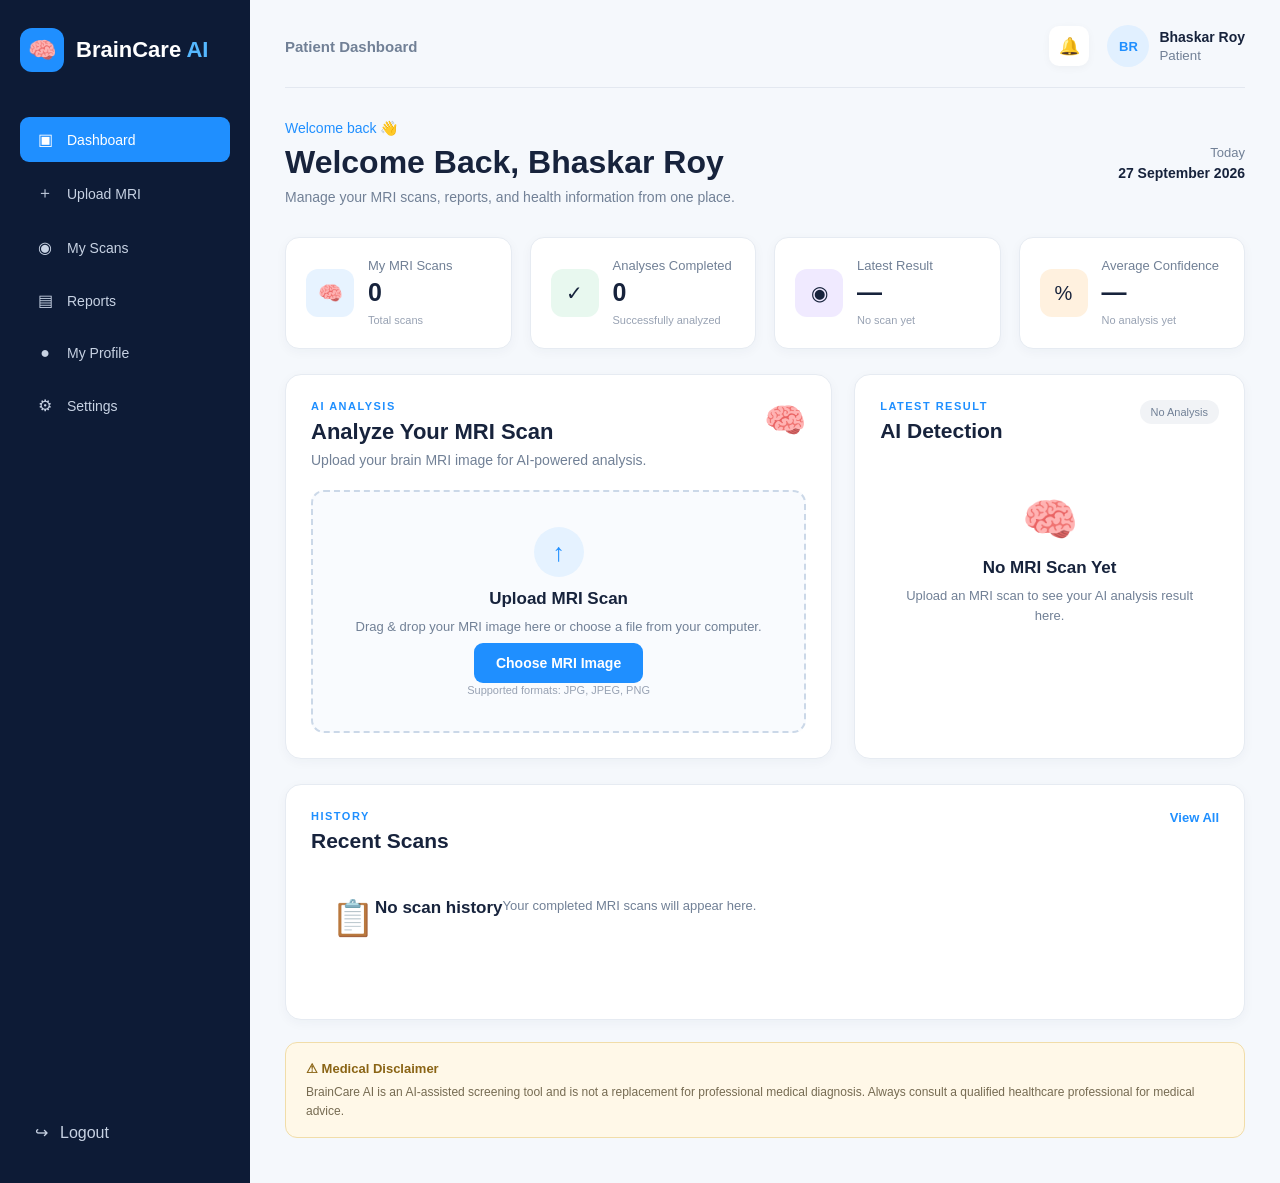
==== frontend/dashboard.html @ 5fdd2c76 "Initial BrainCare AI project" ====
<!DOCTYPE html>
<html lang="en">

<head>

    <meta charset="UTF-8">

    <meta name="viewport"
          content="width=device-width, initial-scale=1.0">

    <title>Dashboard | BrainCare AI</title>

    <link rel="stylesheet" href="css/dashboard.css">

</head>


<body>


<div class="dashboard-container">


    <!-- =========================================
         SIDEBAR
    ========================================== -->

    <aside class="sidebar">


        <!-- Logo -->

        <div class="dashboard-brand">

            <div class="dashboard-logo">
                🧠
            </div>

            <span>
                BrainCare <strong>AI</strong>
            </span>

        </div>


        <!-- =========================================
             NAVIGATION
        ========================================== -->

        <nav class="sidebar-nav">


            <!-- Dashboard -->

            <a href="dashboard.html" class="active">

                <span>▣</span>

                Dashboard

            </a>


            <!-- Upload MRI -->

            <a href="upload.html">

                <span>＋</span>

                Upload MRI

            </a>


            <!-- My Scans -->

            <a href="scans.html">

                <span>◉</span>

                My Scans

            </a>


            <!-- Reports -->

            <a href="reports.html">

                <span>▤</span>

                Reports

            </a>


            <!-- My Profile -->

            <a href="profile.html">

                <span>●</span>

                My Profile

            </a>


            <!-- Settings -->

            <a href="settings.html">

                <span>⚙</span>

                Settings

            </a>


        </nav>


        <!-- =========================================
             LOGOUT
        ========================================== -->

        <div class="sidebar-bottom">


            <a href="index.html">

                <span>↪</span>

                Logout

            </a>


        </div>


    </aside>



    <!-- =========================================
         MAIN CONTENT
    ========================================== -->

    <main class="dashboard-main">


        <!-- =========================================
             TOP BAR
        ========================================== -->

        <header class="dashboard-topbar">


            <div>

                <p class="dashboard-page-label">
                    Patient Dashboard
                </p>

            </div>


            <div class="topbar-right">


                <button
                    class="notification-btn"
                    type="button">

                    🔔

                </button>


                <div class="patient-mini-profile">


                    <div class="patient-avatar">
                        BR
                    </div>


                    <div>

                        <strong>
                            Bhaskar Roy
                        </strong>

                        <small>
                            Patient
                        </small>

                    </div>


                </div>


            </div>


        </header>



        <!-- =========================================
             WELCOME
        ========================================== -->

        <section class="welcome-section">


            <div>


                <p class="welcome-small">
                    Welcome back 👋
                </p>


                <h1>

                    Welcome Back,

                    <span>
                        Bhaskar Roy
                    </span>

                </h1>


                <p>

                    Manage your MRI scans, reports,
                    and health information from one place.

                </p>


            </div>


            <div class="dashboard-date">


                <span>
                    Today
                </span>


                <strong>
                    27 September 2026
                </strong>


            </div>


        </section>



        <!-- =========================================
             SUMMARY CARDS
        ========================================== -->

        <section class="summary-grid">


            <!-- =================================
                 MRI SCANS
            ================================== -->

            <div class="summary-card">


                <div class="summary-icon blue">
                    🧠
                </div>


                <div>


                    <p>
                        My MRI Scans
                    </p>


                    <h2>
                        0
                    </h2>


                    <small>
                        Total scans
                    </small>


                </div>


            </div>



            <!-- =================================
                 ANALYSES
            ================================== -->

            <div class="summary-card">


                <div class="summary-icon green">
                    ✓
                </div>


                <div>


                    <p>
                        Analyses Completed
                    </p>


                    <h2>
                        0
                    </h2>


                    <small>
                        Successfully analyzed
                    </small>


                </div>


            </div>



            <!-- =================================
                 LATEST RESULT
            ================================== -->

            <div class="summary-card">


                <div class="summary-icon purple">
                    ◉
                </div>


                <div>


                    <p>
                        Latest Result
                    </p>


                    <h2>
                        —
                    </h2>


                    <small>
                        No scan yet
                    </small>


                </div>


            </div>



            <!-- =================================
                 CONFIDENCE
            ================================== -->

            <div class="summary-card">


                <div class="summary-icon orange">
                    %
                </div>


                <div>


                    <p>
                        Average Confidence
                    </p>


                    <h2>
                        —
                    </h2>


                    <small>
                        No analysis yet
                    </small>


                </div>


            </div>


        </section>



        <!-- =========================================
             MAIN DASHBOARD GRID
        ========================================== -->

        <section class="dashboard-grid">


            <!-- =================================
                 UPLOAD MRI CARD
            ================================== -->

            <div class="upload-card">


                <div class="upload-header">


                    <div>


                        <span class="section-label">
                            AI ANALYSIS
                        </span>


                        <h2>
                            Analyze Your MRI Scan
                        </h2>


                        <p>
                            Upload your brain MRI image
                            for AI-powered analysis.
                        </p>


                    </div>


                    <div class="upload-icon">
                        🧠
                    </div>


                </div>



                <div class="upload-area">


                    <div class="upload-cloud">
                        ↑
                    </div>


                    <h3>
                        Upload MRI Scan
                    </h3>


                    <p>
                        Drag & drop your MRI image here
                        or choose a file from your computer.
                    </p>


                    <!-- FIXED NAVIGATION -->

                    <a
                        href="upload.html"
                        class="upload-btn">

                        Choose MRI Image

                    </a>


                    <small>
                        Supported formats: JPG, JPEG, PNG
                    </small>


                </div>


            </div>



            <!-- =================================
                 LATEST RESULT
            ================================== -->

            <div class="latest-result-card">


                <div class="card-header">


                    <div>


                        <span class="section-label">
                            LATEST RESULT
                        </span>


                        <h2>
                            AI Detection
                        </h2>


                    </div>


                    <span class="status-badge">
                        No Result
                    </span>


                </div>



                <div class="no-result">


                    <div class="no-result-icon">
                        🧠
                    </div>


                    <h3>
                        No MRI Scan Yet
                    </h3>


                    <p>
                        Upload an MRI scan to see
                        your AI analysis result here.
                    </p>


                </div>


            </div>


        </section>



        <!-- =========================================
             RECENT SCANS
        ========================================== -->

        <section class="recent-scans-card">


            <div class="card-header">


                <div>


                    <span class="section-label">
                        HISTORY
                    </span>


                    <h2>
                        Recent Scans
                    </h2>


                </div>


                <!-- FIXED VIEW ALL -->

                <a href="scans.html">
                    View All
                </a>


            </div>



            <div class="empty-history">


                <div>
                    📋
                </div>


                <h3>
                    No scan history
                </h3>


                <p>
                    Your completed MRI scans will
                    appear here.
                </p>


            </div>


        </section>



        <!-- =========================================
             MEDICAL DISCLAIMER
        ========================================== -->

        <div class="medical-disclaimer">


            <strong>
                ⚠ Medical Disclaimer
            </strong>


            <p>

                BrainCare AI is an AI-assisted screening
                tool and is not a replacement for professional
                medical diagnosis. Always consult a qualified
                healthcare professional for medical advice.

            </p>


        </div>


    </main>


</div>



<!-- =========================================
     DASHBOARD JAVASCRIPT
========================================== -->

<script src="js/navigation.js"></script>
<script src="js/dashboard.js"></script>


</body>

</html>
---- frontend/css/dashboard.css ----
/* =========================================
   BRAINCARE AI
   PATIENT DASHBOARD
========================================= */

* {
    margin: 0;
    padding: 0;
    box-sizing: border-box;
}

body {
    font-family: Arial, Helvetica, sans-serif;
    background: #f5f8fc;
    color: #17233c;
}

a {
    text-decoration: none;
}


/* =========================================
   DASHBOARD CONTAINER
========================================= */

.dashboard-container {
    min-height: 100vh;
    display: flex;
}


/* =========================================
   SIDEBAR
========================================= */

.sidebar {
    width: 250px;
    min-height: 100vh;

    background: #0d1b36;
    color: white;

    padding: 28px 20px;

    display: flex;
    flex-direction: column;
}


/* BRAND */

.dashboard-brand {
    display: flex;
    align-items: center;

    gap: 12px;

    font-size: 22px;
    font-weight: 700;

    margin-bottom: 45px;
}

.dashboard-brand strong {
    color: #55b8ff;
}

.dashboard-logo {
    width: 44px;
    height: 44px;

    background: #1f8fff;

    border-radius: 12px;

    display: flex;
    align-items: center;
    justify-content: center;

    font-size: 23px;
}


/* =========================================
   SIDEBAR NAVIGATION
========================================= */

.sidebar-nav {
    display: flex;
    flex-direction: column;

    gap: 8px;
}

.sidebar-nav a {
    display: flex;
    align-items: center;

    gap: 12px;

    padding: 13px 15px;

    border-radius: 9px;

    color: #c7d2e3;

    font-size: 14px;

    transition: 0.2s;
}

.sidebar-nav a span {
    width: 20px;

    text-align: center;

    font-size: 16px;
}

.sidebar-nav a:hover {
    background: #16294b;
    color: white;
}

.sidebar-nav a.active {
    background: #1f8fff;
    color: white;
}


/* =========================================
   SIDEBAR BOTTOM
========================================= */

.sidebar-bottom {
    margin-top: auto;
}

.sidebar-bottom a {
    display: flex;
    align-items: center;

    gap: 12px;

    padding: 13px 15px;

    color: #c7d2e3;

    border-radius: 9px;
}

.sidebar-bottom a:hover {
    background: #16294b;
    color: white;
}


/* =========================================
   MAIN CONTENT
========================================= */

.dashboard-main {
    flex: 1;

    padding: 25px 35px;

    overflow-x: hidden;
}


/* =========================================
   TOP BAR
========================================= */

.dashboard-topbar {
    display: flex;

    align-items: center;
    justify-content: space-between;

    padding-bottom: 20px;

    border-bottom: 1px solid #e3e8f0;
}

.dashboard-page-label {
    color: #718096;

    font-size: 15px;

    font-weight: 600;
}

.topbar-right {
    display: flex;

    align-items: center;

    gap: 18px;
}


/* NOTIFICATION */

.notification-btn {
    width: 40px;
    height: 40px;

    border: none;

    background: white;

    border-radius: 10px;

    cursor: pointer;

    font-size: 17px;

    box-shadow: 0 2px 8px rgba(0, 0, 0, 0.04);
}


/* PATIENT PROFILE */

.patient-mini-profile {
    display: flex;

    align-items: center;

    gap: 10px;
}

.patient-avatar {
    width: 42px;
    height: 42px;

    border-radius: 50%;

    background: #e1f0ff;

    color: #1f8fff;

    display: flex;
    align-items: center;
    justify-content: center;

    font-size: 13px;

    font-weight: 700;
}

.patient-mini-profile strong {
    display: block;

    font-size: 14px;
}

.patient-mini-profile small {
    display: block;

    color: #718096;

    margin-top: 3px;
}


/* =========================================
   WELCOME SECTION
========================================= */

.welcome-section {
    display: flex;

    justify-content: space-between;

    align-items: center;

    padding: 32px 0;
}

.welcome-small {
    color: #1f8fff;

    font-size: 14px;

    margin-bottom: 7px;
}

.welcome-section h1 {
    font-size: 32px;

    line-height: 1.2;

    margin-bottom: 8px;
}

.welcome-section h1 span {
    color: #1f8fff;
}

.welcome-section > div:first-child > p:last-child {
    color: #718096;

    font-size: 14px;
}

.dashboard-date {
    text-align: right;

    display: flex;
    flex-direction: column;

    gap: 5px;
}

.dashboard-date span {
    color: #718096;

    font-size: 13px;
}

.dashboard-date strong {
    font-size: 14px;
}


/* =========================================
   SUMMARY CARDS
========================================= */

.summary-grid {
    display: grid;

    grid-template-columns: repeat(4, 1fr);

    gap: 18px;

    margin-bottom: 25px;
}

.summary-card {
    background: white;

    border: 1px solid #e6ebf2;

    border-radius: 14px;

    padding: 20px;

    display: flex;

    align-items: center;

    gap: 14px;

    box-shadow: 0 3px 12px rgba(20, 40, 80, 0.04);
}

.summary-icon {
    width: 48px;
    height: 48px;

    flex-shrink: 0;

    border-radius: 12px;

    display: flex;

    align-items: center;
    justify-content: center;

    font-size: 20px;
}

.summary-icon.blue {
    background: #e7f3ff;
}

.summary-icon.green {
    background: #e8f8ef;
}

.summary-icon.purple {
    background: #f0eaff;
}

.summary-icon.orange {
    background: #fff1df;
}

.summary-card p {
    color: #718096;

    font-size: 13px;

    margin-bottom: 5px;
}

.summary-card h2 {
    font-size: 25px;

    margin-bottom: 3px;
}

.summary-card small {
    color: #98a2b3;

    font-size: 11px;
}


/* =========================================
   MAIN DASHBOARD GRID
========================================= */

.dashboard-grid {
    display: grid;

    grid-template-columns: 1.4fr 1fr;

    gap: 22px;

    margin-bottom: 25px;
}


/* =========================================
   UPLOAD CARD
========================================= */

.upload-card {
    background: white;

    border: 1px solid #e6ebf2;

    border-radius: 16px;

    padding: 25px;

    box-shadow: 0 3px 12px rgba(20, 40, 80, 0.04);
}

.upload-header {
    display: flex;

    justify-content: space-between;

    align-items: flex-start;
}

.section-label {
    display: block;

    color: #1f8fff;

    font-size: 11px;

    font-weight: 700;

    letter-spacing: 1.5px;

    margin-bottom: 7px;
}

.upload-header h2 {
    font-size: 22px;

    margin-bottom: 7px;
}

.upload-header p {
    color: #718096;

    font-size: 14px;
}

.upload-icon {
    font-size: 34px;
}


/* UPLOAD AREA */

.upload-area {
    margin-top: 22px;

    padding: 35px 25px;

    text-align: center;

    border: 2px dashed #cbd8e8;

    border-radius: 13px;

    background: #f9fbfe;
}

.upload-cloud {
    width: 50px;
    height: 50px;

    margin: 0 auto 12px;

    border-radius: 50%;

    background: #e5f2ff;

    color: #1f8fff;

    display: flex;

    align-items: center;
    justify-content: center;

    font-size: 25px;
}

.upload-area h3 {
    font-size: 17px;

    margin-bottom: 8px;
}

.upload-area p {
    color: #718096;

    font-size: 13px;

    line-height: 1.5;

    margin-bottom: 17px;
}

.upload-btn {
    border: none;

    background: #1f8fff;

    color: white;

    padding: 12px 22px;

    border-radius: 9px;

    font-size: 14px;

    font-weight: 600;

    cursor: pointer;

    transition: 0.2s;
}

.upload-btn:hover {
    background: #0879e6;

    transform: translateY(-1px);
}

.upload-area small {
    display: block;

    margin-top: 12px;

    color: #98a2b3;

    font-size: 11px;
}


/* =========================================
   LATEST RESULT
========================================= */

.latest-result-card {
    background: white;

    border: 1px solid #e6ebf2;

    border-radius: 16px;

    padding: 25px;

    box-shadow: 0 3px 12px rgba(20, 40, 80, 0.04);
}

.card-header {
    display: flex;

    justify-content: space-between;

    align-items: flex-start;
}

.latest-result-card h2,
.recent-scans-card h2 {
    font-size: 21px;
}

.status-badge {
    background: #f1f3f6;

    color: #718096;

    padding: 6px 11px;

    border-radius: 20px;

    font-size: 11px;
}

.no-result {
    text-align: center;

    padding: 50px 20px;
}

.no-result-icon {
    font-size: 45px;

    margin-bottom: 12px;
}

.no-result h3 {
    font-size: 17px;

    margin-bottom: 8px;
}

.no-result p {
    color: #718096;

    font-size: 13px;

    line-height: 1.5;
}


/* =========================================
   RECENT SCANS
========================================= */

.recent-scans-card {
    background: white;

    border: 1px solid #e6ebf2;

    border-radius: 16px;

    padding: 25px;

    margin-bottom: 22px;

    box-shadow: 0 3px 12px rgba(20, 40, 80, 0.04);
}

.card-header > a {
    color: #1f8fff;

    font-size: 13px;

    font-weight: 600;
}

.empty-history {
    text-align: center;

    padding: 45px 20px;
}

.empty-history > div {
    font-size: 35px;

    margin-bottom: 10px;
}

.empty-history h3 {
    font-size: 17px;

    margin-bottom: 7px;
}

.empty-history p {
    color: #718096;

    font-size: 13px;
}


/* =========================================
   MEDICAL DISCLAIMER
========================================= */

.medical-disclaimer {
    background: #fff8e8;

    border: 1px solid #f1dda9;

    border-radius: 12px;

    padding: 16px 20px;

    margin-bottom: 20px;
}

.medical-disclaimer strong {
    color: #8a6415;

    font-size: 13px;
}

.medical-disclaimer p {
    color: #766b52;

    font-size: 12px;

    line-height: 1.6;

    margin-top: 6px;
}


/* =========================================
   RESPONSIVE
========================================= */

@media (max-width: 1100px) {

    .summary-grid {
        grid-template-columns: repeat(2, 1fr);
    }

    .dashboard-grid {
        grid-template-columns: 1fr;
    }
}


@media (max-width: 800px) {

    .sidebar {
        width: 210px;
    }

    .dashboard-main {
        padding: 20px;
    }

    .welcome-section {
        flex-direction: column;

        align-items: flex-start;

        gap: 15px;
    }

    .dashboard-date {
        text-align: left;
    }
}


@media (max-width: 600px) {

    .dashboard-container {
        flex-direction: column;
    }

    .sidebar {
        width: 100%;

        min-height: auto;
    }

    .summary-grid {
        grid-template-columns: 1fr;
    }

    .dashboard-topbar {
        flex-direction: column;

        align-items: flex-start;

        gap: 15px;
    }

    .topbar-right {
        width: 100%;

        justify-content: space-between;
    }

    .dashboard-main {
        padding: 18px;
    }

    .welcome-section h1 {
        font-size: 27px;
    }
}
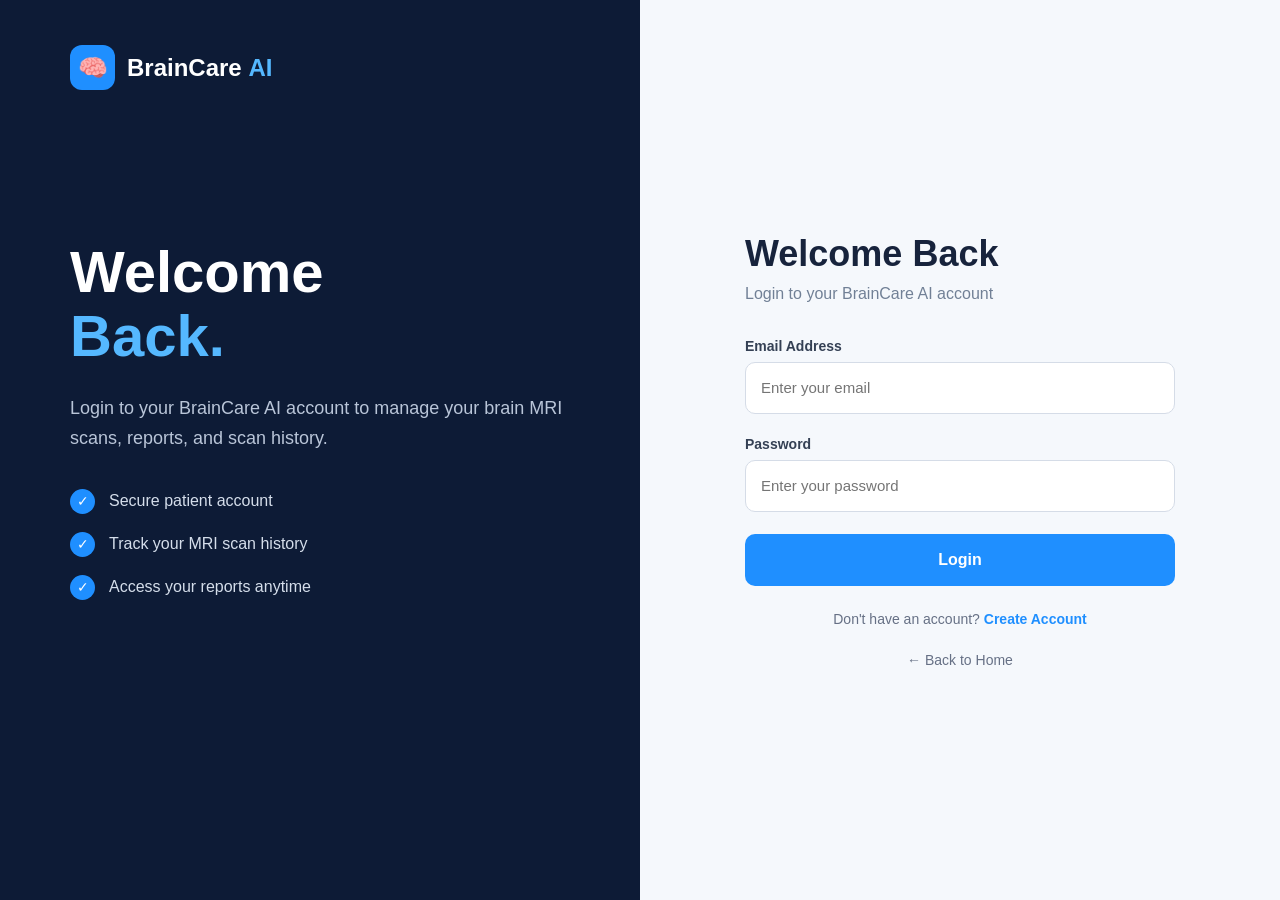
==== commit 6b03ff7e: "Update BrainCare AI application and PDF reports" ====
--- a/frontend/dashboard.html
+++ b/frontend/dashboard.html
@@ -1,685 +1,359 @@
+
 <!DOCTYPE html>
 <html lang="en">
 
 <head>
-
     <meta charset="UTF-8">
-
-    <meta name="viewport"
-          content="width=device-width, initial-scale=1.0">
-
+    <meta name="viewport" content="width=device-width, initial-scale=1.0">
     <title>Dashboard | BrainCare AI</title>
-
     <link rel="stylesheet" href="css/dashboard.css">
-
 </head>
 
-
 <body>
 
-
 <div class="dashboard-container">
 
-
-    <!-- =========================================
-         SIDEBAR
-    ========================================== -->
-
+    <!-- SIDEBAR -->
     <aside class="sidebar">
 
-
-        <!-- Logo -->
-
         <div class="dashboard-brand">
-
-            <div class="dashboard-logo">
-                🧠
-            </div>
-
-            <span>
-                BrainCare <strong>AI</strong>
-            </span>
-
+            <div class="dashboard-logo">🧠</div>
+            <span>BrainCare <strong>AI</strong></span>
         </div>
 
-
-        <!-- =========================================
-             NAVIGATION
-        ========================================== -->
-
         <nav class="sidebar-nav">
-
-
-            <!-- Dashboard -->
-
             <a href="dashboard.html" class="active">
-
-                <span>▣</span>
-
-                Dashboard
-
-            </a>
-
-
-            <!-- Upload MRI -->
+                <span>▣</span> Dashboard
+            </a>
 
             <a href="upload.html">
-
-                <span>＋</span>
-
-                Upload MRI
-
-            </a>
-
-
-            <!-- My Scans -->
+                <span>＋</span> Upload MRI
+            </a>
 
             <a href="scans.html">
-
-                <span>◉</span>
-
-                My Scans
-
-            </a>
-
-
-            <!-- Reports -->
+                <span>◉</span> My Scans
+            </a>
 
             <a href="reports.html">
-
-                <span>▤</span>
-
-                Reports
-
-            </a>
-
-
-            <!-- My Profile -->
+                <span>▤</span> Reports
+            </a>
 
             <a href="profile.html">
-
-                <span>●</span>
-
-                My Profile
-
-            </a>
-
-
-            <!-- Settings -->
+                <span>●</span> My Profile
+            </a>
 
             <a href="settings.html">
-
-                <span>⚙</span>
-
-                Settings
-
-            </a>
-
-
+                <span>⚙</span> Settings
+            </a>
         </nav>
 
-
-        <!-- =========================================
-             LOGOUT
-        ========================================== -->
-
         <div class="sidebar-bottom">
-
-
-            <a href="index.html">
-
-                <span>↪</span>
-
-                Logout
-
-            </a>
-
-
+            <a href="index.html" id="logoutLink">
+                <span>↪</span> Logout
+            </a>
         </div>
 
-
     </aside>
 
-
-
-    <!-- =========================================
-         MAIN CONTENT
-    ========================================== -->
-
+    <!-- MAIN CONTENT -->
     <main class="dashboard-main">
 
-
-        <!-- =========================================
-             TOP BAR
-        ========================================== -->
-
+        <!-- TOP BAR -->
         <header class="dashboard-topbar">
 
-
             <div>
-
                 <p class="dashboard-page-label">
                     Patient Dashboard
                 </p>
-
-            </div>
-
+            </div>
 
             <div class="topbar-right">
 
-
-                <button
-                    class="notification-btn"
-                    type="button">
-
+                <button class="notification-btn" type="button">
                     🔔
-
                 </button>
 
-
                 <div class="patient-mini-profile">
 
-
-                    <div class="patient-avatar">
-                        BR
-                    </div>
-
+                    <div class="patient-avatar" id="topAvatar">
+                        P
+                    </div>
 
                     <div>
-
-                        <strong>
-                            Bhaskar Roy
-                        </strong>
-
-                        <small>
-                            Patient
-                        </small>
-
-                    </div>
-
-
-                </div>
-
-
-            </div>
-
+                        <strong id="topPatientName">Patient</strong>
+                        <small>Patient</small>
+                    </div>
+
+                </div>
+
+            </div>
 
         </header>
 
-
-
-        <!-- =========================================
-             WELCOME
-        ========================================== -->
-
+        <!-- WELCOME SECTION -->
         <section class="welcome-section">
 
-
             <div>
-
 
                 <p class="welcome-small">
                     Welcome back 👋
                 </p>
 
-
-                <h1>
-
-                    Welcome Back,
-
-                    <span>
-                        Bhaskar Roy
-                    </span>
-
+                <h1 class="dashboard-welcome">
+                    Welcome Back, Patient
                 </h1>
 
-
                 <p>
-
                     Manage your MRI scans, reports,
                     and health information from one place.
-
                 </p>
 
-
-            </div>
-
+            </div>
 
             <div class="dashboard-date">
-
-
-                <span>
-                    Today
-                </span>
-
-
-                <strong>
-                    27 September 2026
-                </strong>
-
-
-            </div>
-
+                <span>Today</span>
+                <strong id="dashboardDate">Loading...</strong>
+            </div>
 
         </section>
 
-
-
-        <!-- =========================================
-             SUMMARY CARDS
-        ========================================== -->
-
+        <!-- SUMMARY CARDS -->
         <section class="summary-grid">
 
-
-            <!-- =================================
-                 MRI SCANS
-            ================================== -->
-
+            <!-- MRI SCANS -->
             <div class="summary-card">
-
 
                 <div class="summary-icon blue">
                     🧠
                 </div>
 
-
-                <div>
-
-
-                    <p>
-                        My MRI Scans
-                    </p>
-
-
-                    <h2>
-                        0
-                    </h2>
-
-
-                    <small>
-                        Total scans
-                    </small>
-
-
-                </div>
-
-
-            </div>
-
-
-
-            <!-- =================================
-                 ANALYSES
-            ================================== -->
-
+                <div>
+                    <p>My MRI Scans</p>
+                    <h2>0</h2>
+                    <small>Total scans</small>
+                </div>
+
+            </div>
+
+            <!-- ANALYSES -->
             <div class="summary-card">
-
 
                 <div class="summary-icon green">
                     ✓
                 </div>
 
-
-                <div>
-
-
-                    <p>
-                        Analyses Completed
-                    </p>
-
-
-                    <h2>
-                        0
-                    </h2>
-
-
-                    <small>
-                        Successfully analyzed
-                    </small>
-
-
-                </div>
-
-
-            </div>
-
-
-
-            <!-- =================================
-                 LATEST RESULT
-            ================================== -->
-
+                <div>
+                    <p>Analyses Completed</p>
+                    <h2>0</h2>
+                    <small>Successfully analyzed</small>
+                </div>
+
+            </div>
+
+            <!-- LATEST RESULT -->
             <div class="summary-card">
-
 
                 <div class="summary-icon purple">
                     ◉
                 </div>
 
-
-                <div>
-
-
-                    <p>
-                        Latest Result
-                    </p>
-
-
-                    <h2>
-                        —
-                    </h2>
-
-
-                    <small>
-                        No scan yet
-                    </small>
-
-
-                </div>
-
-
-            </div>
-
-
-
-            <!-- =================================
-                 CONFIDENCE
-            ================================== -->
-
+                <div>
+                    <p>Latest Result</p>
+                    <h2>—</h2>
+                    <small>No scan yet</small>
+                </div>
+
+            </div>
+
+            <!-- CONFIDENCE -->
             <div class="summary-card">
-
 
                 <div class="summary-icon orange">
                     %
                 </div>
 
-
-                <div>
-
-
-                    <p>
-                        Average Confidence
-                    </p>
-
-
-                    <h2>
-                        —
-                    </h2>
-
-
-                    <small>
-                        No analysis yet
-                    </small>
-
-
-                </div>
-
-
-            </div>
-
+                <div>
+                    <p>Average Confidence</p>
+                    <h2>—</h2>
+                    <small>No analysis yet</small>
+                </div>
+
+            </div>
 
         </section>
 
-
-
-        <!-- =========================================
-             MAIN DASHBOARD GRID
-        ========================================== -->
-
+        <!-- MAIN DASHBOARD GRID -->
         <section class="dashboard-grid">
 
-
-            <!-- =================================
-                 UPLOAD MRI CARD
-            ================================== -->
-
+            <!-- UPLOAD MRI CARD -->
             <div class="upload-card">
 
-
                 <div class="upload-header">
 
-
                     <div>
-
 
                         <span class="section-label">
                             AI ANALYSIS
                         </span>
 
-
-                        <h2>
-                            Analyze Your MRI Scan
-                        </h2>
-
+                        <h2>Analyze Your MRI Scan</h2>
 
                         <p>
                             Upload your brain MRI image
                             for AI-powered analysis.
                         </p>
 
-
-                    </div>
-
+                    </div>
 
                     <div class="upload-icon">
                         🧠
                     </div>
 
-
-                </div>
-
-
+                </div>
 
                 <div class="upload-area">
-
 
                     <div class="upload-cloud">
                         ↑
                     </div>
 
-
-                    <h3>
-                        Upload MRI Scan
-                    </h3>
-
+                    <h3>Upload MRI Scan</h3>
 
                     <p>
-                        Drag & drop your MRI image here
+                        Drag &amp; drop your MRI image here
                         or choose a file from your computer.
                     </p>
 
-
-                    <!-- FIXED NAVIGATION -->
-
-                    <a
-                        href="upload.html"
-                        class="upload-btn">
-
+                    <a href="upload.html" class="upload-btn">
                         Choose MRI Image
-
                     </a>
-
 
                     <small>
                         Supported formats: JPG, JPEG, PNG
                     </small>
 
-
-                </div>
-
-
-            </div>
-
-
-
-            <!-- =================================
-                 LATEST RESULT
-            ================================== -->
-
+                </div>
+
+            </div>
+
+            <!-- LATEST RESULT -->
             <div class="latest-result-card">
 
-
                 <div class="card-header">
 
-
                     <div>
-
-
                         <span class="section-label">
                             LATEST RESULT
                         </span>
 
-
-                        <h2>
-                            AI Detection
-                        </h2>
-
-
-                    </div>
-
+                        <h2>AI Detection</h2>
+                    </div>
 
                     <span class="status-badge">
                         No Result
                     </span>
 
-
-                </div>
-
-
+                </div>
 
                 <div class="no-result">
-
 
                     <div class="no-result-icon">
                         🧠
                     </div>
 
-
-                    <h3>
-                        No MRI Scan Yet
-                    </h3>
-
+                    <h3>No MRI Scan Yet</h3>
 
                     <p>
                         Upload an MRI scan to see
                         your AI analysis result here.
                     </p>
 
-
-                </div>
-
-
-            </div>
-
+                </div>
+
+            </div>
 
         </section>
 
-
-
-        <!-- =========================================
-             RECENT SCANS
-        ========================================== -->
-
+        <!-- RECENT SCANS -->
         <section class="recent-scans-card">
 
-
             <div class="card-header">
 
-
-                <div>
-
+                <div>
 
                     <span class="section-label">
                         HISTORY
                     </span>
 
-
-                    <h2>
-                        Recent Scans
-                    </h2>
-
-
-                </div>
-
-
-                <!-- FIXED VIEW ALL -->
+                    <h2>Recent Scans</h2>
+
+                </div>
 
                 <a href="scans.html">
                     View All
                 </a>
 
-
-            </div>
-
-
+            </div>
 
             <div class="empty-history">
 
-
-                <div>
-                    📋
-                </div>
-
-
-                <h3>
-                    No scan history
-                </h3>
-
+                <div>📋</div>
+
+                <h3>No scan history</h3>
 
                 <p>
                     Your completed MRI scans will
                     appear here.
                 </p>
 
-
-            </div>
-
+            </div>
 
         </section>
 
-
-
-        <!-- =========================================
-             MEDICAL DISCLAIMER
-        ========================================== -->
-
+        <!-- MEDICAL DISCLAIMER -->
         <div class="medical-disclaimer">
-
 
             <strong>
                 ⚠ Medical Disclaimer
             </strong>
 
-
             <p>
-
                 BrainCare AI is an AI-assisted screening
                 tool and is not a replacement for professional
                 medical diagnosis. Always consult a qualified
                 healthcare professional for medical advice.
-
             </p>
 
-
         </div>
 
-
     </main>
 
-
 </div>
 
-
-
-<!-- =========================================
-     DASHBOARD JAVASCRIPT
-========================================== -->
-
+<!-- JAVASCRIPT -->
 <script src="js/navigation.js"></script>
 <script src="js/dashboard.js"></script>
 
+<script>
+    // Display today's date
+    const dateElement = document.getElementById("dashboardDate");
+
+    if (dateElement) {
+        dateElement.textContent = new Date().toLocaleDateString(
+            "en-IN",
+            {
+                day: "numeric",
+                month: "long",
+                year: "numeric"
+            }
+        );
+    }
+
+    // Clear the logged-in session on logout
+    document.getElementById("logoutLink").addEventListener("click", function () {
+        sessionStorage.removeItem("user");
+    });
+</script>
 
 </body>
-
-</html>+</html>
